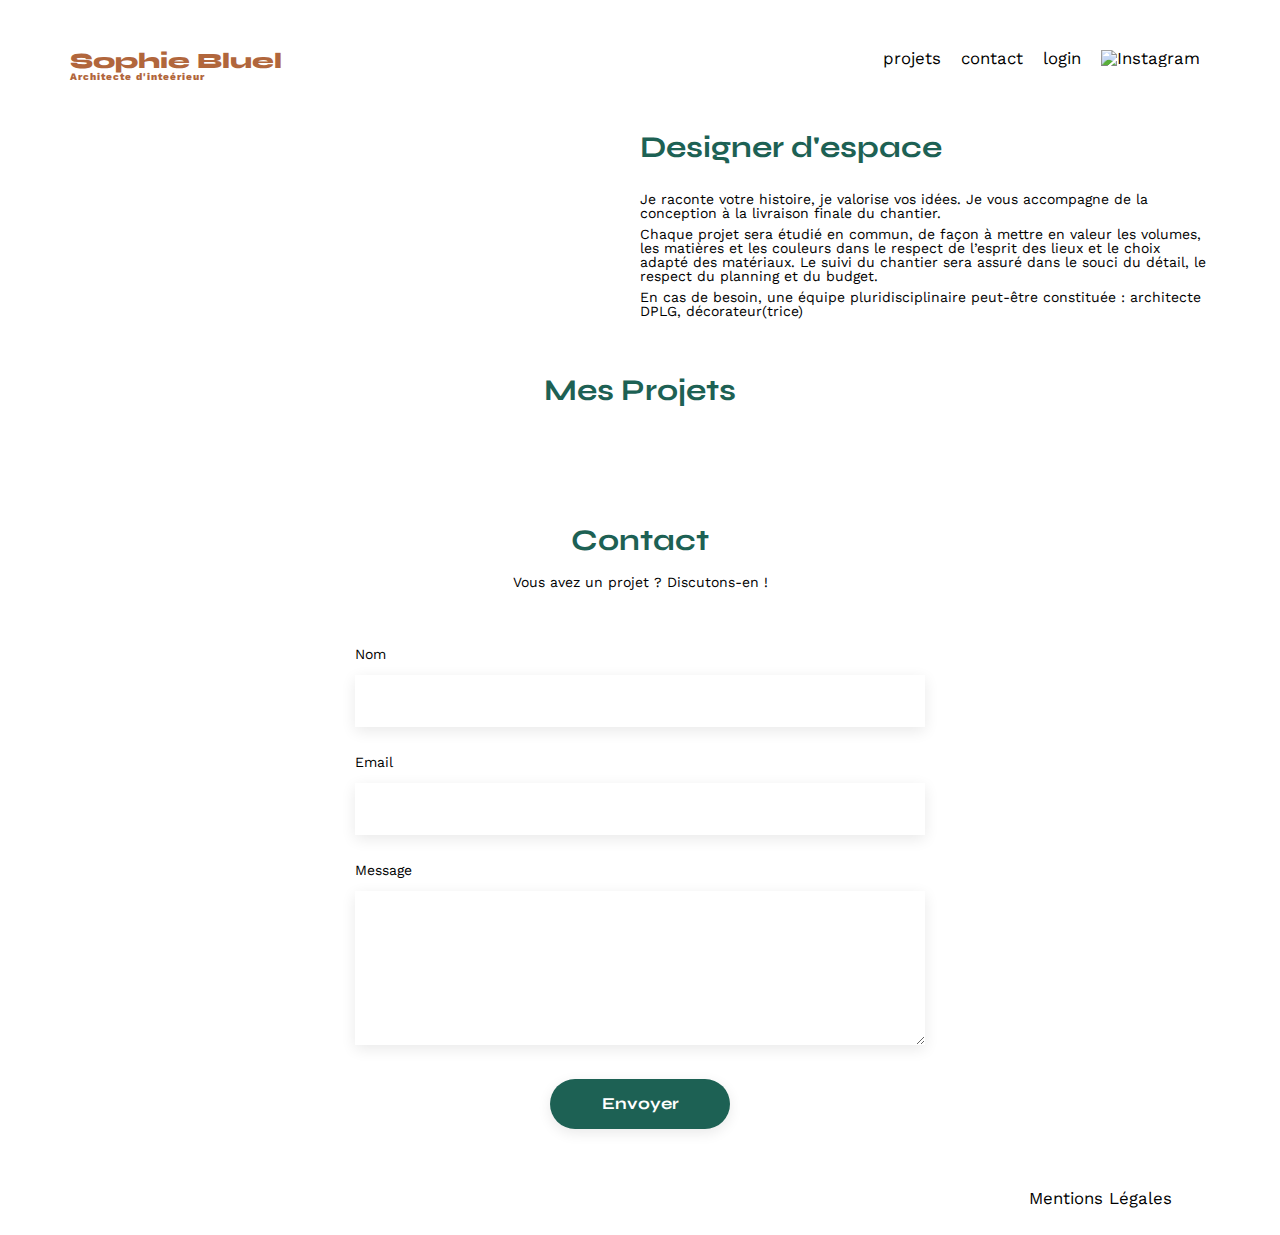
==== FrontEnd/index.html @ 3550fb20 "modif JS" ====
<!DOCTYPE html>
<html lang="fr">
<head>
	<meta charset="UTF-8">
	<title>Sophie Bluel - Architecte d'intérieur</title>
	<meta name="viewport" content="width=device-width, initial-scale=1.0">
	<link rel="preconnect" href="https://fonts.googleapis.com">
	<link rel="preconnect" href="https://fonts.gstatic.com" crossorigin>
	<link href="https://fonts.googleapis.com/css2?family=Syne:wght@700;800&family=Work+Sans&display=swap" rel="stylesheet">
	<meta name="description" content="">
	<link rel="stylesheet" href="./assets/style.css">
	
</head>
<body>
<header>
	<h1>Sophie Bluel <span>Architecte d'inteérieur</span></h1>
	<nav>
		<ul>
			<li>projets</li>
			<li>contact</li>
			<li>login</li>
			<li><img src="./assets/icons/instagram.png" alt="Instagram"></li>
		</ul>
	</nav>
</header>
<main>
	
	<section id="introduction">
		<figure>
			<img src="./assets/images/sophie-bluel.png" alt="">
		</figure>
		<article>
			<h2>Designer d'espace</h2>
			<p>Je raconte votre histoire, je valorise vos idées. Je vous accompagne de la conception à la livraison finale du chantier.</p>
			<p>Chaque projet sera étudié en commun, de façon à mettre en valeur les volumes, les matières et les couleurs dans le respect de l’esprit des lieux et le choix adapté des matériaux. Le suivi du chantier sera assuré dans le souci du détail, le respect du planning et du budget.</p>
			<p>En cas de besoin, une équipe pluridisciplinaire peut-être constituée : architecte DPLG, décorateur(trice)</p>
		</article>
	</section>
	<section id="portfolio">
		<h2>Mes Projets</h2>

		<!-- ajout du filtre -->
		<div class="filtres"></div>
		<div class="gallery"></div>
			
		</section>

	<section id="contact">
		<h2>Contact</h2>
		<p>Vous avez un projet ? Discutons-en !</p>
		<form action="#" method="post">
			<label for="name">Nom</label>
			<input type="text" name="name" id="name">
			<label for="email">Email</label>
			<input type="email" name="email" id="email">
			<label for="message">Message</label>
			<textarea name="message" id="message" cols="30" rows="10"></textarea>
			<input type="submit" value="Envoyer">
		</form>
	</section>
</main>

<footer>
	<nav>
		<ul>
			<li>Mentions Légales</li>
		</ul>
	</nav>
</footer>
<script src="./index.js"></script>
</body>
</html>
---- FrontEnd/assets/style.css ----
/* http://meyerweb.com/eric/tools/css/reset/
   v2.0 | 20110126
   License: none (public domain)
*/

html,
body,
div,
span,
applet,
object,
iframe,
h1,
h2,
h3,
h4,
h5,
h6,
p,
blockquote,
pre,
a,
abbr,
acronym,
address,
big,
cite,
code,
del,
dfn,
em,
img,
ins,
kbd,
q,
s,
samp,
small,
strike,
strong,
sub,
sup,
tt,
var,
b,
u,
i,
center,
dl,
dt,
dd,
ol,
ul,
li,
fieldset,
form,
label,
legend,
table,
caption,
tbody,
tfoot,
thead,
tr,
th,
td,
article,
aside,
canvas,
details,
embed,
figure,
figcaption,
footer,
header,
hgroup,
menu,
nav,
output,
ruby,
section,
summary,
time,
mark,
audio,
video {
  margin: 0;
  padding: 0;
  border: 0;
  font-size: 100%;
  font: inherit;
  vertical-align: baseline;
}
/* HTML5 display-role reset for older browsers */
article,
aside,
details,
figcaption,
figure,
footer,
header,
hgroup,
menu,
nav,
section {
  display: block;
}
body {
  line-height: 1;
}
ol,
ul {
  list-style: none;
}
blockquote,
q {
  quotes: none;
}
blockquote:before,
blockquote:after,
q:before,
q:after {
  content: "";
  content: none;
}
table {
  border-collapse: collapse;
  border-spacing: 0;
}
/** end reset css**/
body {
  max-width: 1140px;
  margin: auto;
  font-family: "Work Sans";
  font-size: 14px;
}
header {
  display: flex;
  justify-content: space-between;
  margin: 50px 0;
}
section {
  margin: 50px 0;
}

h1 {
  display: flex;
  flex-direction: column;
  font-family: "Syne";
  font-size: 22px;
  font-weight: 800;
  color: #b1663c;
}

h1 > span {
  font-family: "Work Sans";
  font-size: 10px;
  letter-spacing: 0.1em;
}

h2 {
  font-family: "Syne";
  font-weight: 700;
  font-size: 30px;
  color: #1d6154;
}
nav ul {
  display: flex;
  align-items: center;
  list-style-type: none;
}
nav li {
  padding: 0 10px;
  font-size: 1.2em;
}

li:hover {
  color: #b1663c;
}
#introduction {
  display: flex;
  align-items: center;
}
#introduction figure {
  flex: 1;
}
#introduction img {
  display: block;
  margin: auto;
  width: 80%;
}

#introduction article {
  flex: 1;
}
#introduction h2 {
  margin-bottom: 1em;
}

#introduction p {
  margin-bottom: 0.5em;
}
#portfolio h2 {
  text-align: center;
  margin-bottom: 1em;
}
.gallery {
  width: 100%;
  display: grid;
  grid-template-columns: 1fr 1fr 1fr;
  grid-column-gap: 20px;
  grid-row-gap: 20px;
}

.gallery img {
  width: 100%;
}
#contact {
  width: 50%;
  margin: auto;
}
#contact > * {
  text-align: center;
}
#contact h2 {
  margin-bottom: 20px;
}
#contact form {
  text-align: left;
  margin-top: 30px;
  display: flex;
  flex-direction: column;
}

#contact input {
  height: 50px;
  font-size: 1.2em;
  border: none;
  box-shadow: 0px 4px 14px rgba(0, 0, 0, 0.09);
}
#contact label {
  margin: 2em 0 1em 0;
}
#contact textarea {
  border: none;
  box-shadow: 0px 4px 14px rgba(0, 0, 0, 0.09);
}

input[type="submit"] {
  font-family: "Syne";
  font-weight: 700;
  color: white;
  background-color: #1d6154;
  margin: 2em auto;
  width: 180px;
  text-align: center;
  border-radius: 60px;
}

footer nav ul {
  display: flex;
  justify-content: flex-end;
  margin: 2em;
}

/* css pour les boutons */
.filtres {
  display: flex;
  justify-content: center;
  gap: 10px;
  margin-bottom: 40px;
}
.filtres button {
  background-color: #fffef8;
  border: 1px solid #1d6154;
  color: #1d6154;
  border-radius: 60px;
  min-width: 100px;
  font-family: Syne;
  font-size: 16px;
  font-weight: 700;
  line-height: 19px;
  letter-spacing: 0em;
  text-align: center;
  padding: 9px;
}

.filtres .btnFilled {
  background-color: #1d6154;
  color: #fff;
}

.gallery {
  width: 100%;
  display: grid;
  grid-template-columns: 1fr 1fr 1fr;
  grid-column-gap: 20px;
  grid-row-gap: 20px;
}

.gallery img {
  width: 100%;
}
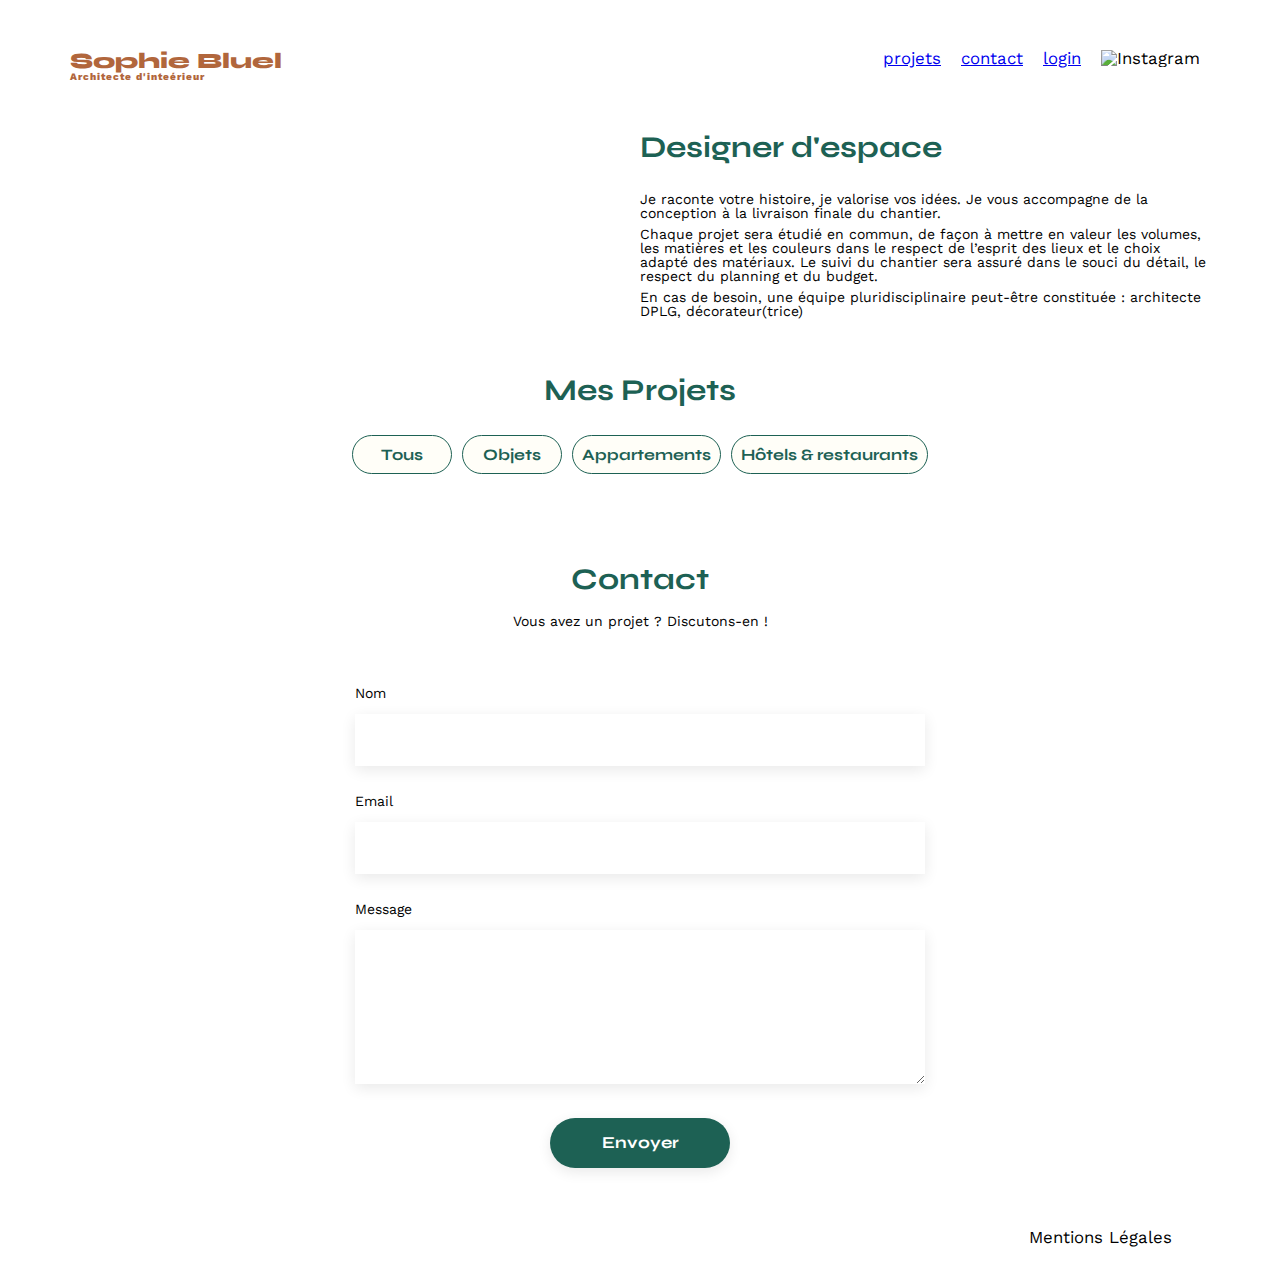
==== commit 8b69fb9b: "Ajout login & JS login" ====
--- a/FrontEnd/index.html
+++ b/FrontEnd/index.html
@@ -16,10 +16,10 @@
 	<h1>Sophie Bluel <span>Architecte d'inteérieur</span></h1>
 	<nav>
 		<ul>
-			<li>projets</li>
-			<li>contact</li>
-			<li>login</li>
-			<li><img src="./assets/icons/instagram.png" alt="Instagram"></li>
+			<li><a href="#portfolio">projets</a> </li>
+			<li><a href="#contact">contact</a> </li>
+			<li><a id="logout" href="login.html">login</a> </li>
+			<li><img src="./assets/icons/instagram.png" alt="Instagram"> </li>
 		</ul>
 	</nav>
 </header>
@@ -67,6 +67,6 @@
 		</ul>
 	</nav>
 </footer>
-<script src="./index.js"></script>
+<script src="./js/index.js"></script>
 </body>
 </html>
--- a/FrontEnd/assets/style.css
+++ b/FrontEnd/assets/style.css
@@ -111,6 +111,7 @@
 ol,
 ul {
   list-style: none;
+  text-decoration: none;
 }
 blockquote,
 q {
@@ -168,14 +169,19 @@
   display: flex;
   align-items: center;
   list-style-type: none;
+  text-decoration: none;
 }
 nav li {
   padding: 0 10px;
   font-size: 1.2em;
+  color: black;
+  text-decoration: none;
 }
 
 li:hover {
   color: #b1663c;
+  color: black;
+  text-decoration: none;
 }
 #introduction {
   display: flex;
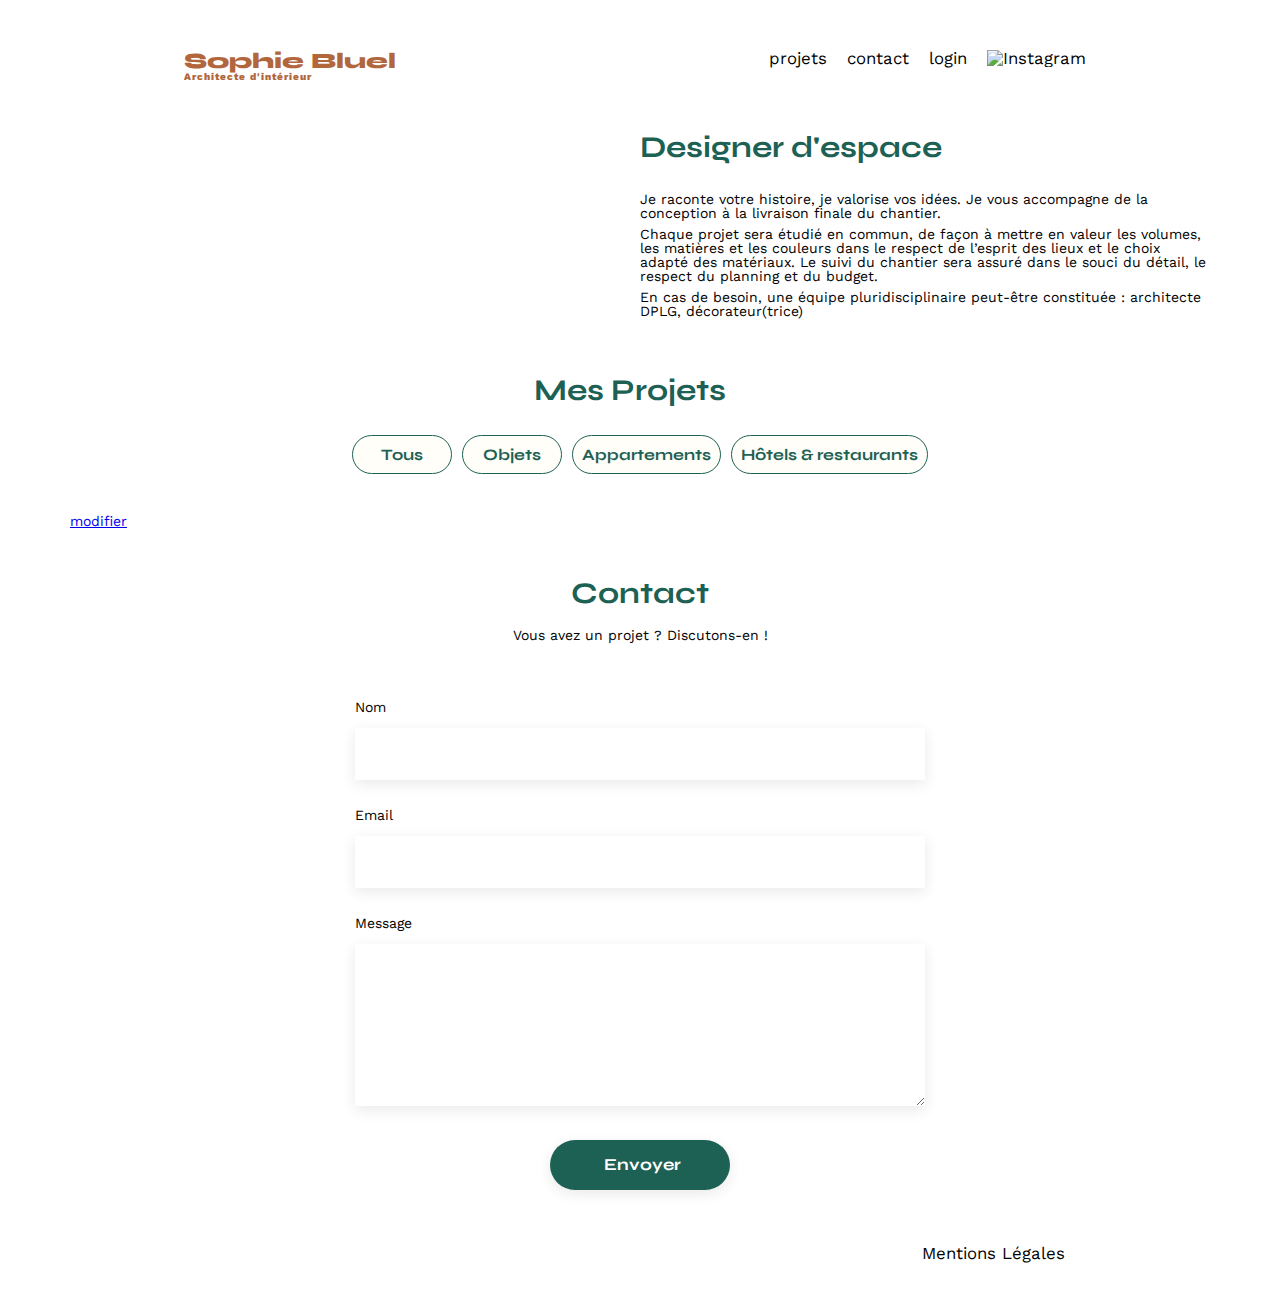
==== commit 83128d2c: "ajout modale" ====
--- a/FrontEnd/index.html
+++ b/FrontEnd/index.html
@@ -12,8 +12,17 @@
 	
 </head>
 <body>
+	<div class="loggedIn banner">
+		<i class="fa-regular fa-pen-to-square"></i>
+	</div>
+	</div>
 <header>
-	<h1>Sophie Bluel <span>Architecte d'inteérieur</span></h1>
+	<section id="editBanner" class="editBanner" style="display: none;">   <p class="editBannerElement"> 
+        <i class="fa fa-light fa-pen-to-square" aria-hidden="true"></i> 
+        Mode Edition</p>
+        <button id="publishChange" class="publishBtn editBannerElement">publier les changements</button>
+    </section>
+	<h1>Sophie Bluel <span>Architecte d'intérieur</span></h1>
 	<nav>
 		<ul>
 			<li><a href="#portfolio">projets</a> </li>
@@ -28,6 +37,7 @@
 	<section id="introduction">
 		<figure>
 			<img src="./assets/images/sophie-bluel.png" alt="">
+			<a class="link-modal-intro"><i class="fa-regular fa-pen-to-square"></i> </a>
 		</figure>
 		<article>
 			<h2>Designer d'espace</h2>
@@ -35,13 +45,20 @@
 			<p>Chaque projet sera étudié en commun, de façon à mettre en valeur les volumes, les matières et les couleurs dans le respect de l’esprit des lieux et le choix adapté des matériaux. Le suivi du chantier sera assuré dans le souci du détail, le respect du planning et du budget.</p>
 			<p>En cas de besoin, une équipe pluridisciplinaire peut-être constituée : architecte DPLG, décorateur(trice)</p>
 		</article>
+		<div id="editProfilePicPrompt" class="editProfilePicPrompt" style="display: none;"><p class="editProfilePicInnerText"><a href="#modale" class="openModale">
+			<i class="fa fa-light fa-pen-to-square" aria-hidden="true"></i> 
+			modifier </a></p>
+			</div>
 	</section>
 	<section id="portfolio">
-		<h2>Mes Projets</h2>
+		<h2>Mes Projets<span class="loggedIn"><a class="link-modal"><i class="fa-regular fa-pen-to-square"></i> modifier</a></span></h2>
 
 		<!-- ajout du filtre -->
 		<div class="filtres"></div>
 		<div class="gallery"></div>
+		<a href="#modale" class="openModale">
+			<i class="fa fa-light fa-pen-to-square" aria-hidden="true"></i> 
+			modifier </a>
 			
 		</section>
 
@@ -58,6 +75,54 @@
 			<input type="submit" value="Envoyer">
 		</form>
 	</section>
+
+	<aside id="modale" class="modale" aria-hidden="true" role="dialog" aria-modal="false" aria-labelledby="modaleTitle" style="display:none">
+        <div class="modale-wrapper modale-stop">
+        <a href="#" class="closeModale"><i class="fa-solid fa-x"></i></a>
+        <div class="modale1">
+            <h3 class="modaleTitle" id="modaleTitle">
+                Galerie Photo
+            </h3>
+            <div class="modaleContentCatalogue" id="modaleContentCatalogue">
+            
+            </div> 
+            <div class="modaleContentAddWorks" id="modaleContentAddworks">
+                
+                <input type="submit" value="Ajouter une photo" id="picAddBtn">
+                <a href="#" id="selfDestructBtn">Supprimer la galerie</a>
+            </div>
+        </div>
+        <div class="modale2" style="display: none;">
+            <a href="#" class="arrowLeft"> <i class="fa fa-light fa-arrow-left" aria-hidden="true"></i></a>
+            <h3 class="modaleTitle" id="modaleTitle">
+                Ajout photo
+            </h3>
+                <div class="divAjoutPhotos" id="divAjoutPhotos">
+                   
+                    <div class="divAddWork">
+                    <div class="addWorkFormDiv">
+                    <form class="addWorkForm" method="post">
+                    <div class="dropzone" id="dropzone">
+                    <i class="fa fa-thin fa-image faAddImgSquare" aria-hidden="true"></i>
+                    <label class="addImgLabel"><p>+ Ajouter Photo </p><p class="addWorkFormMandatoryStar">*</p><input type="file" accept="image/png, image/jpeg" name="image" id="imageInput" required=""> </label>
+                    <p> jpg, png: 4mo max</p>
+                    </div>
+                      
+                        <label class="addWorkLabel"><p>Titre</p> <p class="addWorkFormMandatoryStar">*</p></label>
+                        <input class="addWorkTitle" name="title" required="">
+                        <label class="addWorkLabel"><p>Catégorie</p><p class="addWorkFormMandatoryStar">*</p></label>
+                        <select type="select" class="selectCategory" name="category" required="">
+                          <option value=""></option>
+                        <option class="selectCategoryElement" id="Objets" value="1">Objets</option><option class="selectCategoryElement" id="Appartements" value="2">Appartements</option><option class="selectCategoryElement" id="Hotels &amp; restaurants" value="3">Hotels &amp; restaurants</option></select>
+                        <hr class="hrLineAddWorkForm">
+                        <input type="submit" value="Ajouter Photo" id="confirmAddWork">
+                      </form>
+                    </div>
+                  </div>
+                           
+                </div>
+    </div></div></aside>
+
 </main>
 
 <footer>
--- a/FrontEnd/assets/style.css
+++ b/FrontEnd/assets/style.css
@@ -307,3 +307,590 @@
 .gallery img {
   width: 100%;
 }
+
+/* Pour le banner en mode edition */
+.banner {
+  display: none;
+  justify-content: center;
+  align-items: center;
+  background-color: #000;
+  color: #fff;
+  height: 59px;
+}
+.banner p {
+  padding-left: 12.3px;
+  padding-right: 21px;
+}
+.banner button {
+  background-color: #fff;
+  border: none;
+  color: #000;
+  border-radius: 60px;
+  min-width: 100px;
+  font-family: "work sans";
+  font-size: 14px;
+  font-weight: 500;
+  line-height: 16px;
+  text-align: center;
+  padding: 11px 23px;
+}
+
+header {
+  display: flex;
+  justify-content: space-between;
+  margin: 50px auto;
+  width: 80%;
+}
+nav ul {
+  display: flex;
+  align-items: center;
+  list-style-type: none;
+}
+nav li {
+  padding: 0 10px;
+  font-size: 1.2em;
+}
+nav li a {
+  color: black;
+  text-decoration: none;
+}
+li:hover,
+li a:hover {
+  color: #b1663c;
+}
+#main-login {
+  margin-bottom: 355px;
+}
+#introduction {
+  display: flex;
+  align-items: center;
+}
+#introduction figure {
+  flex: 1;
+}
+#introduction img {
+  display: block;
+  width: 90%;
+  margin-bottom: 15px;
+}
+#introduction article {
+  flex: 1;
+}
+#introduction h2 {
+  margin-bottom: 1em;
+}
+#introduction p {
+  margin-bottom: 0.5em;
+}
+#portfolio {
+  margin: 50px auto;
+  width: 100%;
+}
+#portfolio h2 {
+  text-align: center;
+  margin-bottom: 1em;
+}
+
+#portfolio .loggedIn {
+  display: inline;
+  margin-left: 20px;
+  color: #000;
+  font-family: "Work Sans";
+  font-size: 14px;
+}
+
+#portfolio .link-modal {
+  display: none;
+  cursor: pointer;
+}
+.link-modal-intro {
+  display: none;
+  margin-top: 20px;
+}
+/* css pour les boutons */
+.filter {
+  display: flex;
+  justify-content: center;
+  gap: 10px;
+  margin-bottom: 40px;
+}
+.filter button {
+  background-color: #fffef8;
+  border: 1px solid #1d6154;
+  color: #1d6154;
+  border-radius: 60px;
+  min-width: 100px;
+  font-family: Syne;
+  font-size: 16px;
+  font-weight: 700;
+  line-height: 19px;
+  letter-spacing: 0em;
+  text-align: center;
+  padding: 9px;
+}
+
+.filter .btnFilled {
+  background-color: #1d6154;
+  color: #fff;
+}
+
+.gallery {
+  width: 100%;
+  display: grid;
+  grid-template-columns: 1fr 1fr 1fr;
+  grid-column-gap: 20px;
+  grid-row-gap: 20px;
+}
+
+.gallery img {
+  width: 100%;
+}
+
+#contact {
+  width: 50%;
+  margin: auto;
+}
+#contact > * {
+  text-align: center;
+}
+#contact h2 {
+  margin-bottom: 20px;
+}
+#contact form {
+  text-align: left;
+  margin-top: 30px;
+  display: flex;
+  flex-direction: column;
+}
+
+#contact input {
+  height: 50px;
+  font-size: 1.2em;
+  border: none;
+  box-shadow: 0px 4px 14px rgba(0, 0, 0, 0.09);
+  padding-left: 10px;
+}
+#contact label {
+  margin: 2em 0 1em 0;
+}
+#contact textarea {
+  border: none;
+  box-shadow: 0px 4px 14px rgba(0, 0, 0, 0.09);
+  padding-left: 10px;
+  padding-top: 10px;
+}
+#contact input[type="submit"] {
+  font-family: "Syne";
+  font-weight: 700;
+  color: white;
+  background-color: #1d6154;
+  margin: 2em auto;
+  width: 180px;
+  text-align: center;
+  border-radius: 60px;
+}
+.error {
+  margin-top: 20px;
+  color: #d65353;
+  text-align: center;
+}
+footer {
+  background-color: #fff;
+  height: 60px;
+  display: flex;
+  justify-content: flex-end;
+  align-items: center;
+  margin-right: 107px;
+}
+
+/* Style des éléments d'édition */
+.header {
+  display: inline-flex;
+  flex-wrap: wrap;
+  width: 100%;
+  flex-direction: column;
+}
+
+.editBanner {
+  display: flex;
+
+  width: 100%;
+  flex-wrap: wrap;
+  justify-content: center;
+  background-color: black;
+  margin: 0px;
+  margin-bottom: 15px;
+  height: 60px;
+  font-family: "Work Sans";
+  font-style: normal;
+  font-weight: 400;
+  font-size: 16px;
+  line-height: 19px;
+  color: white;
+}
+
+.publishBtn {
+  border-radius: 60px;
+  background-color: white;
+  height: 40px;
+  width: auto;
+  padding-left: 25px;
+  padding-right: 25px;
+  margin-left: 20px;
+  font-family: "Work Sans";
+  font-style: normal;
+  font-weight: 500;
+  font-size: 14px;
+  line-height: 16px;
+  text-align: center;
+}
+
+.editBannerElement {
+  margin-top: auto;
+  margin-bottom: auto;
+}
+
+.titleAndNav {
+  display: inline-flex;
+  width: 100%;
+  margin-top: 20px;
+  flex-direction: row;
+  justify-content: space-between;
+}
+
+.introduction {
+  display: inline-flex;
+  flex-wrap: wrap;
+  flex-direction: column;
+  align-items: center;
+}
+
+.editProfilePicPrompt {
+  width: 90%;
+  font-family: "Work Sans";
+  font-style: normal;
+  font-weight: 400;
+  font-size: 14px;
+  line-height: 16px;
+}
+
+.worksTitleDiv {
+  display: flex;
+  height: 60px;
+  flex-direction: row;
+  justify-content: center;
+  align-items: center;
+}
+
+.editWorksBtn {
+  margin-left: 5%;
+
+  font-family: "Work Sans";
+  font-style: normal;
+  font-weight: 400;
+  font-size: 14px;
+  line-height: 16px;
+}
+
+.modale {
+  position: fixed;
+  display: flex;
+  align-items: center;
+  justify-content: center;
+  top: 0;
+  left: 0;
+  width: 100%;
+  height: 100%;
+  background: rgba(0, 0, 0, 0.8);
+  animation: fadeIn 0.3s both;
+}
+
+.modale-wrapper {
+  background-color: white;
+  width: 50%;
+  height: 50%;
+  padding: 20px;
+  overflow: auto;
+  animation: slideFromTop 0.3s both;
+}
+
+.loginSection {
+  width: 100%;
+  display: flex;
+  flex-direction: column;
+  align-items: center;
+  justify-content: center;
+}
+
+.loginForm,
+.addWorkForm {
+  display: flex;
+  flex-direction: column;
+  height: auto;
+  justify-content: space-around;
+  width: 40%;
+}
+
+.loginForm p {
+  font-family: "Work Sans";
+  font-style: normal;
+  font-weight: 500;
+  font-size: 14px;
+  line-height: 16px;
+  color: #3d3d3d;
+}
+
+.forgotPwdLink {
+  font-family: "Work Sans";
+  font-style: normal;
+  font-weight: 500;
+  font-size: 14px;
+  line-height: 16px;
+  text-decoration-line: underline;
+
+  color: #3d3d3d;
+}
+
+.userNotFound {
+  color: red;
+  font-family: "Work Sans";
+  font-style: normal;
+  font-weight: 500;
+  font-size: 14px;
+  margin-top: 10px;
+}
+
+.modale-wrapper {
+  border-radius: 10px;
+}
+
+.modale {
+  display: flex;
+  justify-content: center;
+  align-items: center;
+}
+
+.modaleTitle {
+  font-family: "Work Sans";
+  font-style: normal;
+  font-weight: 400;
+  font-size: 26px;
+  line-height: 30px;
+  text-align: center;
+  margin-top: 20px;
+  margin-bottom: 30px;
+}
+
+.closeModale {
+  float: right;
+}
+
+.closeModale:hover {
+  cursor: pointer;
+  border-style: solid;
+}
+
+.modaleContentCatalogue {
+  display: grid;
+  justify-content: flex-start;
+  width: 80%;
+  margin: auto;
+  grid-template-columns: 1fr 1fr 1fr 1fr 1fr;
+  grid-column-gap: 10px;
+  grid-row-gap: 10px;
+}
+
+.workModFigure {
+  width: 100%;
+  margin-right: 1%;
+  height: auto;
+
+  margin-bottom: 10px;
+  position: relative;
+}
+
+.workModImage {
+  width: 100%;
+
+  object-position: center;
+  object-fit: cover;
+  height: 16vh;
+}
+
+.modaleContentAddWorks {
+  display: flex;
+  flex-direction: column;
+  align-items: center;
+  justify-content: center;
+  width: 80%;
+  border-top: 1px solid #b3b3b3;
+  margin: auto;
+}
+
+.modaleContentAddWorks a {
+  color: red;
+}
+
+.trashSymbolImgDiv {
+  position: absolute;
+  top: 5px;
+  right: 5px;
+  border-radius: 2px;
+  background-color: black;
+  color: white;
+  width: auto;
+  height: auto;
+  padding: 7px;
+}
+
+.trashSymbolImgDiv a {
+  margin: auto;
+}
+
+.expandSymbolDiv {
+  position: absolute;
+  top: 5px;
+  right: 35px;
+  border-radius: 2px;
+  background-color: black;
+  color: white;
+  width: auto;
+  height: auto;
+  padding: 7px;
+}
+
+.expandSymbolDiv a {
+  margin: auto;
+}
+
+.modale2 {
+  display: flex;
+  position: relative;
+  flex-direction: column;
+}
+
+.arrowLeft {
+  float: left;
+}
+
+.divAjoutPhotos {
+  margin: auto;
+  align-items: center;
+  justify-content: center;
+  width: 80%;
+  margin: auto;
+}
+
+.addWorkForm {
+  width: 100%;
+}
+
+.validerAjoutPhotos {
+  height: auto;
+  display: flex;
+  padding-top: 140px;
+  font-size: 1.2em;
+  border-top: 1px solid #b3b3b3;
+  box-shadow: 0px 4px 14px rgba(0, 0, 0, 0.09);
+}
+
+.hrLineAddWorkForm {
+  width: 100%;
+  margin-top: 20px;
+  background-color: #b3b3b3;
+  border: 1px solid #b3b3b3;
+}
+
+.dropzone {
+  width: 100%;
+  display: flex;
+  flex-direction: column;
+  justify-content: center;
+  align-items: center;
+  height: 180px;
+  background-color: #e8f1f7;
+}
+
+.dropzone.dragover {
+  background-color: purple;
+}
+
+.dragging {
+  opacity: 0.5;
+}
+
+#imageInput {
+  display: none;
+}
+
+.addImgLabel:hover {
+  cursor: pointer;
+}
+
+.faAddImgSquare {
+  color: #b9c5cc;
+  font-size: 4em;
+}
+
+.addImgLabel {
+  display: flex;
+  width: 50%;
+  background-color: #cbd6dc;
+  border-radius: 50px;
+  height: 40px;
+  font-family: "Work Sans";
+  font-style: normal;
+  font-weight: 500;
+  font-size: 14px;
+  line-height: 16px;
+  text-align: center;
+  justify-content: center;
+  align-items: center;
+  color: #306685;
+}
+
+.imgDivLabel {
+  margin: 0px;
+  all: unset;
+  height: 90%;
+  width: 100%;
+  display: flex;
+  align-items: center;
+  justify-content: center;
+}
+
+.imgDivLabel:hover {
+  cursor: pointer;
+}
+
+.newImgDisplay {
+  height: 100%;
+  object-fit: cover;
+}
+
+.addWorkFormMandatoryStar {
+  color: red;
+}
+.addWorkLabel {
+  display: flex;
+}
+/* animations  */
+@keyframes fadeIn {
+  from {
+    opacity: 0;
+  }
+
+  to {
+    opacity: 1;
+  }
+}
+
+@keyframes slideFromTop {
+  from {
+    transform: translateY(-50px);
+  }
+
+  to {
+    transform: translateY(0px);
+  }
+}
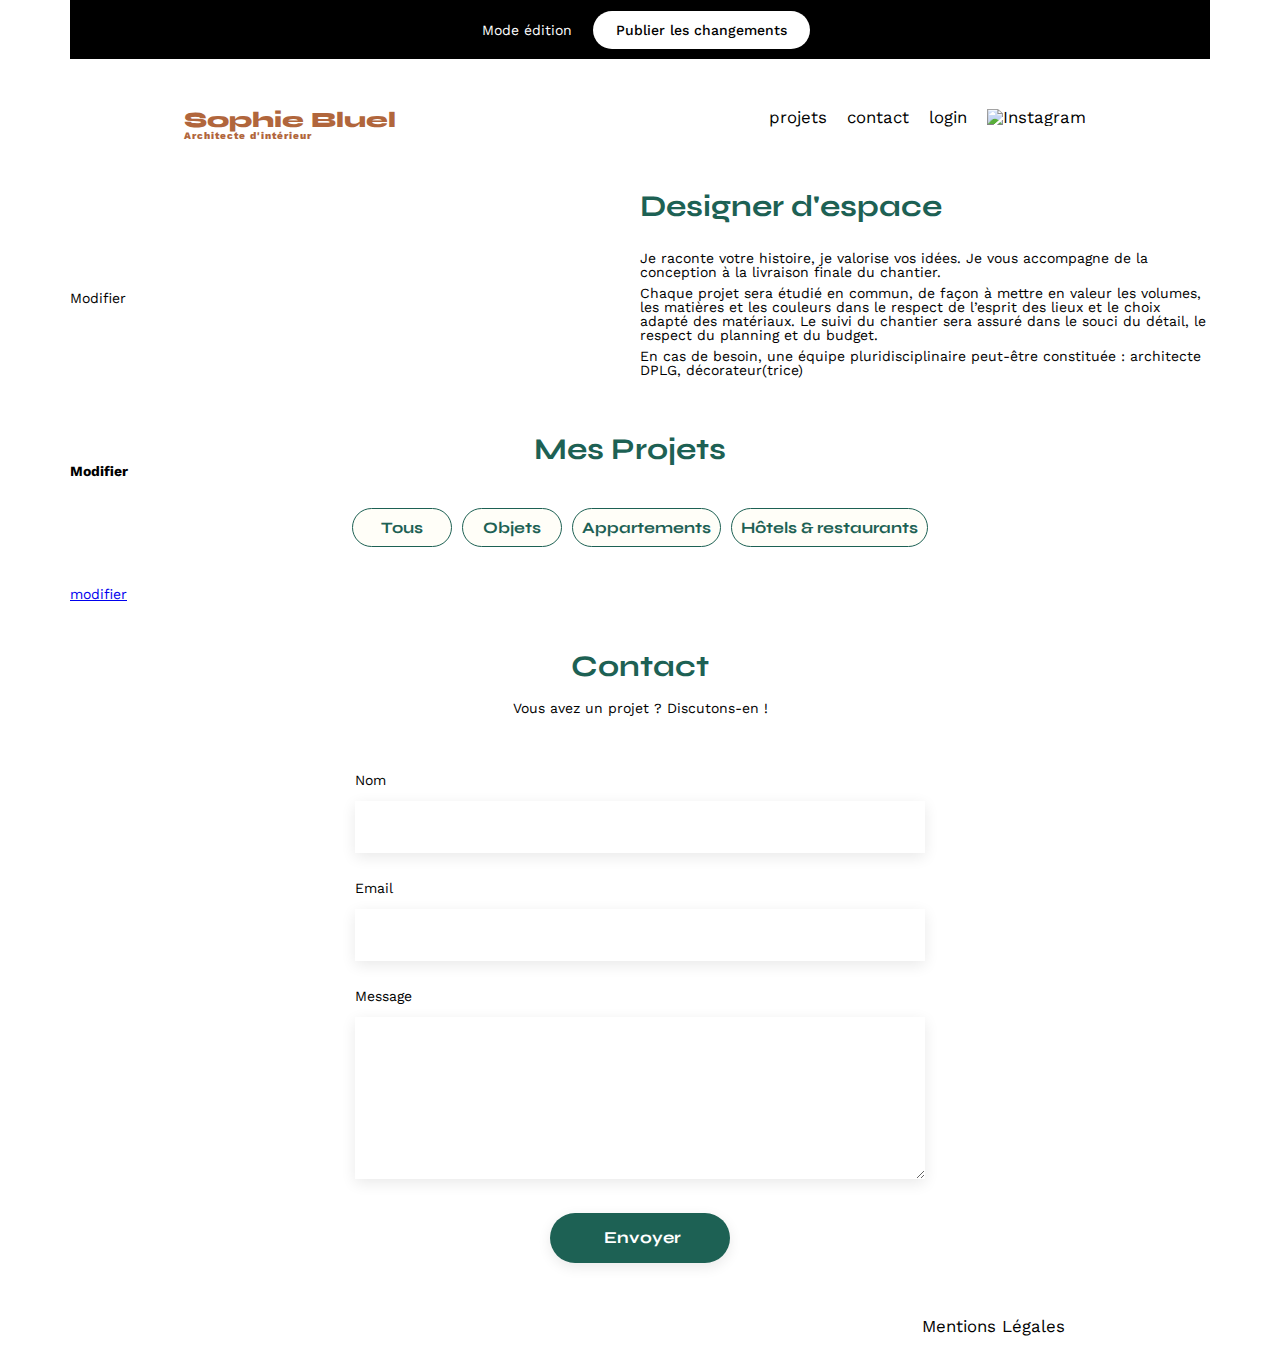
==== commit 043be6c4: "correction" ====
--- a/FrontEnd/index.html
+++ b/FrontEnd/index.html
@@ -7,6 +7,7 @@
 	<link rel="preconnect" href="https://fonts.googleapis.com">
 	<link rel="preconnect" href="https://fonts.gstatic.com" crossorigin>
 	<link href="https://fonts.googleapis.com/css2?family=Syne:wght@700;800&family=Work+Sans&display=swap" rel="stylesheet">
+	<link rel=“stylesheet” href=“https://cdnjs.cloudflare.com/ajax/libs/font-awesome/6.4.0/css/all.min.css” integrity=“sha512-iecdLmaskl7CVkqkXNQ/ZH/XLlvWZOJyj7Yy7tcenmpD1ypASozpmT/E0iPtmFIB46ZmdtAc9eNBvH0H/ZpiBw==” crossorigin=“anonymous” referrerpolicy=“no-referrer”>
 	<meta name="description" content="">
 	<link rel="stylesheet" href="./assets/style.css">
 	
@@ -14,14 +15,10 @@
 <body>
 	<div class="loggedIn banner">
 		<i class="fa-regular fa-pen-to-square"></i>
-	</div>
+		<p>Mode édition</p>
+		<button>Publier les changements</button>
 	</div>
 <header>
-	<section id="editBanner" class="editBanner" style="display: none;">   <p class="editBannerElement"> 
-        <i class="fa fa-light fa-pen-to-square" aria-hidden="true"></i> 
-        Mode Edition</p>
-        <button id="publishChange" class="publishBtn editBannerElement">publier les changements</button>
-    </section>
 	<h1>Sophie Bluel <span>Architecte d'intérieur</span></h1>
 	<nav>
 		<ul>
@@ -37,7 +34,7 @@
 	<section id="introduction">
 		<figure>
 			<img src="./assets/images/sophie-bluel.png" alt="">
-			<a class="link-modal-intro"><i class="fa-regular fa-pen-to-square"></i> </a>
+			<a class="link-modal-intro"><i class="fa-regular fa-pen-to-square"></i>Modifier </a>
 		</figure>
 		<article>
 			<h2>Designer d'espace</h2>
@@ -51,7 +48,7 @@
 			</div>
 	</section>
 	<section id="portfolio">
-		<h2>Mes Projets<span class="loggedIn"><a class="link-modal"><i class="fa-regular fa-pen-to-square"></i> modifier</a></span></h2>
+		<h2>Mes Projets<span class="loggedIn"><a class="link-modal"><i class="fa-regular fa-pen-to-square"></i> Modifier</a></span></h2>
 
 		<!-- ajout du filtre -->
 		<div class="filtres"></div>
@@ -78,7 +75,6 @@
 
 	<aside id="modale" class="modale" aria-hidden="true" role="dialog" aria-modal="false" aria-labelledby="modaleTitle" style="display:none">
         <div class="modale-wrapper modale-stop">
-        <a href="#" class="closeModale"><i class="fa-solid fa-x"></i></a>
         <div class="modale1">
             <h3 class="modaleTitle" id="modaleTitle">
                 Galerie Photo
--- a/FrontEnd/assets/style.css
+++ b/FrontEnd/assets/style.css
@@ -310,7 +310,7 @@
 
 /* Pour le banner en mode edition */
 .banner {
-  display: none;
+  display: flex;
   justify-content: center;
   align-items: center;
   background-color: #000;
@@ -400,11 +400,11 @@
 }
 
 #portfolio .link-modal {
-  display: none;
+  display: flex;
   cursor: pointer;
 }
 .link-modal-intro {
-  display: none;
+  display: flex;
   margin-top: 20px;
 }
 /* css pour les boutons */
@@ -820,7 +820,7 @@
 }
 
 #imageInput {
-  display: none;
+  display: flex;
 }
 
 .addImgLabel:hover {
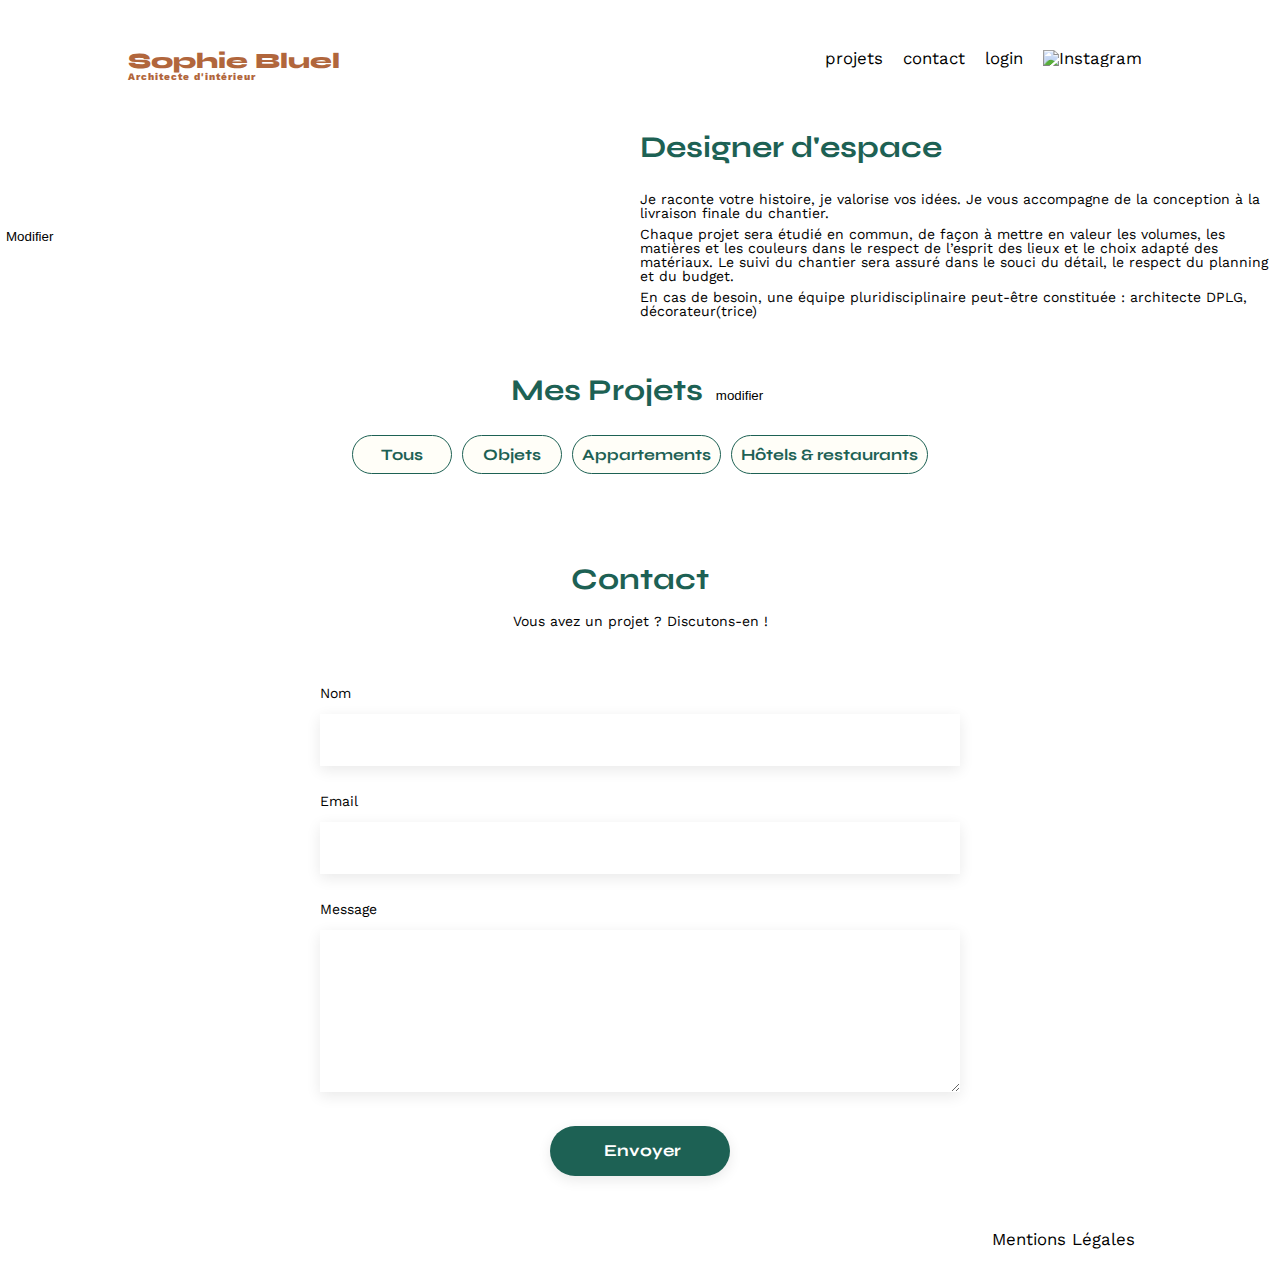
==== commit 23bfc866: "correction" ====
--- a/FrontEnd/index.html
+++ b/FrontEnd/index.html
@@ -7,13 +7,13 @@
 	<link rel="preconnect" href="https://fonts.googleapis.com">
 	<link rel="preconnect" href="https://fonts.gstatic.com" crossorigin>
 	<link href="https://fonts.googleapis.com/css2?family=Syne:wght@700;800&family=Work+Sans&display=swap" rel="stylesheet">
-	<link rel=“stylesheet” href=“https://cdnjs.cloudflare.com/ajax/libs/font-awesome/6.4.0/css/all.min.css” integrity=“sha512-iecdLmaskl7CVkqkXNQ/ZH/XLlvWZOJyj7Yy7tcenmpD1ypASozpmT/E0iPtmFIB46ZmdtAc9eNBvH0H/ZpiBw==” crossorigin=“anonymous” referrerpolicy=“no-referrer”>
+	<link rel="stylesheet" href="https://cdnjs.cloudflare.com/ajax/libs/font-awesome/6.4.0/css/all.min.css" integrity="sha512-iecdLmaskl7CVkqkXNQ/ZH/XLlvWZOJyj7Yy7tcenmpD1ypASozpmT/E0iPtmFIB46ZmdtAc9eNBvH0H/ZpiBw==" crossorigin="anonymous" referrerpolicy="no-referrer">
 	<meta name="description" content="">
 	<link rel="stylesheet" href="./assets/style.css">
 	
 </head>
 <body>
-	<div class="loggedIn banner">
+	<div class="loggedIn banner" id="loggedin-banner">
 		<i class="fa-regular fa-pen-to-square"></i>
 		<p>Mode édition</p>
 		<button>Publier les changements</button>
@@ -34,7 +34,7 @@
 	<section id="introduction">
 		<figure>
 			<img src="./assets/images/sophie-bluel.png" alt="">
-			<a class="link-modal-intro"><i class="fa-regular fa-pen-to-square"></i>Modifier </a>
+			<span class="loggedIn loggedin-modif"><button class="changeButton"><i class="fa-regular fa-pen-to-square"></i> Modifier</button> </span>
 		</figure>
 		<article>
 			<h2>Designer d'espace</h2>
@@ -42,22 +42,19 @@
 			<p>Chaque projet sera étudié en commun, de façon à mettre en valeur les volumes, les matières et les couleurs dans le respect de l’esprit des lieux et le choix adapté des matériaux. Le suivi du chantier sera assuré dans le souci du détail, le respect du planning et du budget.</p>
 			<p>En cas de besoin, une équipe pluridisciplinaire peut-être constituée : architecte DPLG, décorateur(trice)</p>
 		</article>
-		<div id="editProfilePicPrompt" class="editProfilePicPrompt" style="display: none;"><p class="editProfilePicInnerText"><a href="#modale" class="openModale">
-			<i class="fa fa-light fa-pen-to-square" aria-hidden="true"></i> 
-			modifier </a></p>
+		
 			</div>
 	</section>
 	<section id="portfolio">
-		<h2>Mes Projets<span class="loggedIn"><a class="link-modal"><i class="fa-regular fa-pen-to-square"></i> Modifier</a></span></h2>
+		<div class="Project">
+			<h2>Mes Projets
+			<button id="open-gallery-modal-button" class="changeButton loggedin-modif"><i class="fa-regular fa-pen-to-square"></i>modifier</button></h2>
+		</div>
 
 		<!-- ajout du filtre -->
 		<div class="filtres"></div>
 		<div class="gallery"></div>
-		<a href="#modale" class="openModale">
-			<i class="fa fa-light fa-pen-to-square" aria-hidden="true"></i> 
-			modifier </a>
-			
-		</section>
+	</section>
 
 	<section id="contact">
 		<h2>Contact</h2>
@@ -73,14 +70,14 @@
 		</form>
 	</section>
 
-	<aside id="modale" class="modale" aria-hidden="true" role="dialog" aria-modal="false" aria-labelledby="modaleTitle" style="display:none">
-        <div class="modale-wrapper modale-stop">
+	<div id="modal-gallery" class="modal" aria-hidden="true" role="dialog" aria-modal="true" aria-labelledby="modaleTitle" style="display:none">
+        <div class="modal-wrapper modal-stop">
         <div class="modale1">
             <h3 class="modaleTitle" id="modaleTitle">
                 Galerie Photo
             </h3>
+			<div id="close-gallery-modal-button"><i class="fa-solid fa-xmark"></i></div>
             <div class="modaleContentCatalogue" id="modaleContentCatalogue">
-            
             </div> 
             <div class="modaleContentAddWorks" id="modaleContentAddworks">
                 
@@ -117,7 +114,7 @@
                   </div>
                            
                 </div>
-    </div></div></aside>
+    </div></div></div>
 
 </main>
 
--- a/FrontEnd/assets/style.css
+++ b/FrontEnd/assets/style.css
@@ -130,7 +130,7 @@
 }
 /** end reset css**/
 body {
-  max-width: 1140px;
+  /* max-width: 1140px; */
   margin: auto;
   font-family: "Work Sans";
   font-size: 14px;
@@ -400,11 +400,10 @@
 }
 
 #portfolio .link-modal {
-  display: flex;
+  display: inline;
   cursor: pointer;
 }
 .link-modal-intro {
-  display: flex;
   margin-top: 20px;
 }
 /* css pour les boutons */
@@ -592,7 +591,7 @@
   line-height: 16px;
 }
 
-.modale {
+.modal {
   position: fixed;
   display: flex;
   align-items: center;
@@ -605,7 +604,7 @@
   animation: fadeIn 0.3s both;
 }
 
-.modale-wrapper {
+.modal-wrapper {
   background-color: white;
   width: 50%;
   height: 50%;
@@ -660,11 +659,11 @@
   margin-top: 10px;
 }
 
-.modale-wrapper {
+.modal-wrapper {
   border-radius: 10px;
 }
 
-.modale {
+.modal {
   display: flex;
   justify-content: center;
   align-items: center;
@@ -785,6 +784,16 @@
   width: 100%;
 }
 
+.changeButton {
+  border-style: none;
+  background-color: #fff;
+}
+
+.Project {
+  display: inline;
+  text-align: center;
+}
+
 .validerAjoutPhotos {
   height: auto;
   display: flex;
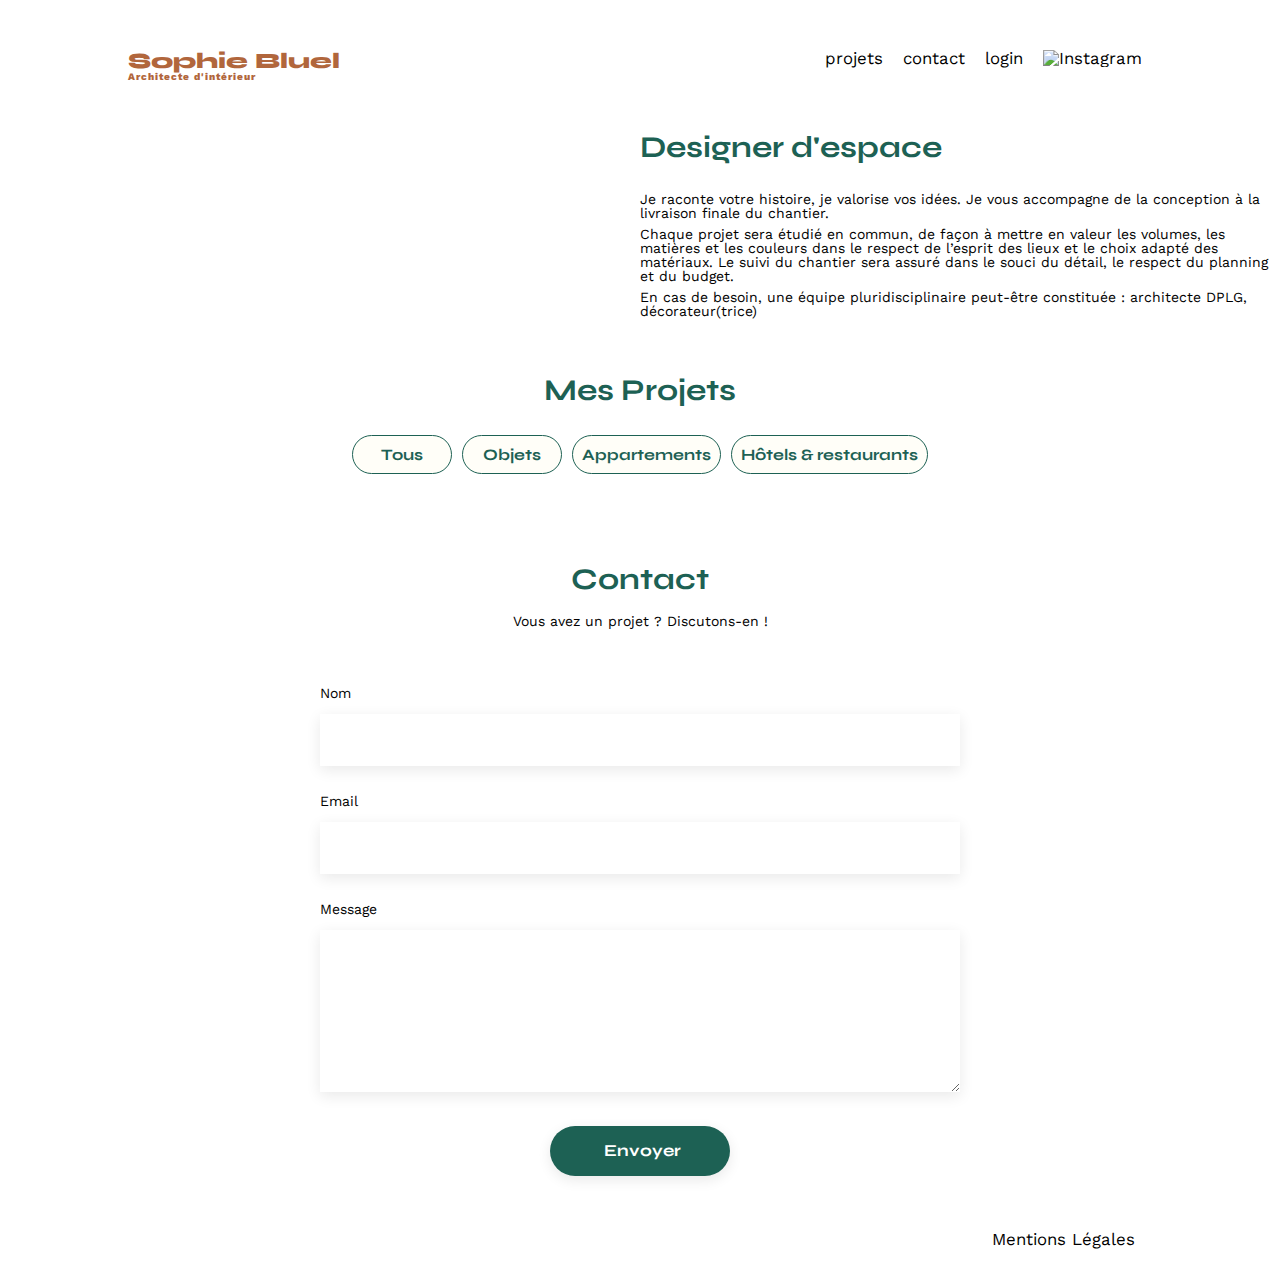
==== commit ee2447f0: "css a refaire" ====
--- a/FrontEnd/index.html
+++ b/FrontEnd/index.html
@@ -33,8 +33,8 @@
 	
 	<section id="introduction">
 		<figure>
-			<img src="./assets/images/sophie-bluel.png" alt="">
-			<span class="loggedIn loggedin-modif"><button class="changeButton"><i class="fa-regular fa-pen-to-square"></i> Modifier</button> </span>
+		 <img src="./assets/images/sophie-bluel.png" alt="">
+			<span class="loggedIn loggedin-modif-intro"><button class="changeButton"><i class="fa-regular fa-pen-to-square"></i> Modifier</button> </span>
 		</figure>
 		<article>
 			<h2>Designer d'espace</h2>
@@ -48,7 +48,7 @@
 	<section id="portfolio">
 		<div class="Project">
 			<h2>Mes Projets
-			<button id="open-gallery-modal-button" class="changeButton loggedin-modif"><i class="fa-regular fa-pen-to-square"></i>modifier</button></h2>
+			<button id="open-gallery-modal-button" class="first-button changeButton loggedin-modif"><i class="fa-regular fa-pen-to-square"></i>modifier</button></h2>
 		</div>
 
 		<!-- ajout du filtre -->
@@ -70,51 +70,59 @@
 		</form>
 	</section>
 
-	<div id="modal-gallery" class="modal" aria-hidden="true" role="dialog" aria-modal="true" aria-labelledby="modaleTitle" style="display:none">
-        <div class="modal-wrapper modal-stop">
-        <div class="modale1">
-            <h3 class="modaleTitle" id="modaleTitle">
-                Galerie Photo
-            </h3>
-			<div id="close-gallery-modal-button"><i class="fa-solid fa-xmark"></i></div>
-            <div class="modaleContentCatalogue" id="modaleContentCatalogue">
-            </div> 
-            <div class="modaleContentAddWorks" id="modaleContentAddworks">
-                
-                <input type="submit" value="Ajouter une photo" id="picAddBtn">
-                <a href="#" id="selfDestructBtn">Supprimer la galerie</a>
-            </div>
-        </div>
-        <div class="modale2" style="display: none;">
-            <a href="#" class="arrowLeft"> <i class="fa fa-light fa-arrow-left" aria-hidden="true"></i></a>
-            <h3 class="modaleTitle" id="modaleTitle">
-                Ajout photo
-            </h3>
-                <div class="divAjoutPhotos" id="divAjoutPhotos">
-                   
-                    <div class="divAddWork">
-                    <div class="addWorkFormDiv">
-                    <form class="addWorkForm" method="post">
-                    <div class="dropzone" id="dropzone">
-                    <i class="fa fa-thin fa-image faAddImgSquare" aria-hidden="true"></i>
-                    <label class="addImgLabel"><p>+ Ajouter Photo </p><p class="addWorkFormMandatoryStar">*</p><input type="file" accept="image/png, image/jpeg" name="image" id="imageInput" required=""> </label>
-                    <p> jpg, png: 4mo max</p>
-                    </div>
-                      
-                        <label class="addWorkLabel"><p>Titre</p> <p class="addWorkFormMandatoryStar">*</p></label>
-                        <input class="addWorkTitle" name="title" required="">
-                        <label class="addWorkLabel"><p>Catégorie</p><p class="addWorkFormMandatoryStar">*</p></label>
-                        <select type="select" class="selectCategory" name="category" required="">
-                          <option value=""></option>
-                        <option class="selectCategoryElement" id="Objets" value="1">Objets</option><option class="selectCategoryElement" id="Appartements" value="2">Appartements</option><option class="selectCategoryElement" id="Hotels &amp; restaurants" value="3">Hotels &amp; restaurants</option></select>
-                        <hr class="hrLineAddWorkForm">
-                        <input type="submit" value="Ajouter Photo" id="confirmAddWork">
-                      </form>
-                    </div>
-                  </div>
-                           
-                </div>
-    </div></div></div>
+	<div class="modal" id="modal-gallery">
+		<div class="modal-container">
+			<button class="close-gallery-modal-button"><i class="fa-solid fa-xmark"></i></button>
+			<h3>Galerie photo</h3>
+			<div class="galleryModal"></div>
+			<button class="btn-ajouter">Ajouter une photo</button><br>
+			<button class="btn-supprimer">Supprimer la galerie</button>
+		</div>
+	</div>
+
+	<div class="modal modal-two">
+		<div class="modal-container">
+			<button class="modal-return-btn" ><i class="fa-solid fa-arrow-left-long"></i></button>
+			<button class="close-gallery-modal-button"><i class="fa-solid fa-xmark"></i></button>
+			<h3>Ajout photo</h3>
+			<form id="form-new-works">
+				<div class="image-container">
+					<img id="example-img" src="./assets/icons/picture-svg.svg" alt="empty picture">
+					<img id="file-img" class="hidden" src="#" alt="your image">
+		
+					<div id="input-image-container">
+						<label class="file-label" for="img-input">+ Ajouter photo
+						<input type="file"
+							   id="img-input"
+							   name="file"
+							   accept="image/png, image/jpeg">
+						</label>
+					</div>
+					<span id="image-restriction">jpg, png : 4mo max</span>
+				</div>
+		
+				<div class="title">
+					<label for="title-input">Titre</label>
+					<input type="text" 
+						   name="title" 
+						   id="title-input">
+				</div>
+		
+				<div class="category">
+					<label for="category">Catégorie</label>
+					<select name="category" id="category">
+						<option value="0" disabled selected hidden>Choisir Catégorie</option>
+						<option value="1">Objets</option>
+						<option value="2">Appartements</option>
+						<option value="3">Hotels & restaurants</option>
+					</select>
+					<span id="error-msg" class="error"></span>
+				</div>
+				<input class="btn-valider" type="submit" value="Valider">
+				</form>
+			
+		</div>
+	</div>
 
 </main>
 
--- a/FrontEnd/assets/style.css
+++ b/FrontEnd/assets/style.css
@@ -591,315 +591,225 @@
   line-height: 16px;
 }
 
+/* Je stylise mon modale */
 .modal {
+  display: none;
   position: fixed;
-  display: flex;
   align-items: center;
   justify-content: center;
   top: 0;
   left: 0;
   width: 100%;
   height: 100%;
-  background: rgba(0, 0, 0, 0.8);
+  background: rgba(0, 0, 0, 0.3);
   animation: fadeIn 0.3s both;
 }
 
-.modal-wrapper {
-  background-color: white;
-  width: 50%;
-  height: 50%;
-  padding: 20px;
+.modal-container {
+  background-color: #fff;
+  width: 630px;
+  max-width: calc(100vw - 20px);
+  max-height: calc(100vh - 50px);
+  border-radius: 10px;
+  display: flex;
+  flex-direction: column;
+  align-items: center;
+}
+
+.modal-close-btn,
+.modal-two-close-btn,
+.modal-return-btn {
+  position: relative;
+  left: 260px;
+  top: 20px;
+  background-color: #fff;
+  border: none;
+}
+
+.modal-return-btn {
+  left: -260px;
+  top: 35px;
+}
+.modal-container h3 {
+  padding: 20px 0 30px 0;
+}
+.galleryModal {
+  display: flex;
+  flex-wrap: wrap;
   overflow: auto;
-  animation: slideFromTop 0.3s both;
-}
-
-.loginSection {
-  width: 100%;
+  gap: 10px;
+  width: 455px;
+  border-bottom: 1px solid #a7a7a7;
+  margin-bottom: 20px;
+  padding-bottom: 40px;
+}
+.gallery-modal-work {
   display: flex;
   flex-direction: column;
-  align-items: center;
-  justify-content: center;
-}
-
-.loginForm,
-.addWorkForm {
+  flex-wrap: wrap;
+  position: relative;
+}
+.gallery-modal-work img {
+  display: block;
+  width: 80px;
+  height: 103px;
+  margin-bottom: 5px;
+}
+.gallery-modal-work i {
+  position: absolute;
+  right: 5px;
+  top: 5px;
+  background-color: #000;
+  color: #e8f1f7;
+  padding: 3px;
+  border-radius: 2px;
+}
+hr {
+  width: 445px;
+  height: 1px;
+  background-color: #b3b3b3;
+  border: none;
+  margin-bottom: 40px;
+}
+.btn-ajouter,
+.btn-supprimer,
+.btn-valider {
+  background-color: #1d6154;
+  color: #fff;
+  border: none;
+  border-radius: 60px;
+  font-family: Syne;
+  font-size: 16px;
+  font-weight: 700;
+  text-align: center;
+  width: 237px;
+  height: 36px;
+}
+
+.btn-supprimer {
+  color: #d65353;
+  background-color: #fff;
+  border: none;
+  margin-bottom: 30px;
+}
+
+@keyframes fadeIn {
+  from {
+    opacity: 0;
+  }
+  to {
+    opacity: 1;
+  }
+}
+@keyframes fadeOut {
+  from {
+    opacity: 1;
+  }
+  to {
+    opacity: 0;
+  }
+}
+
+/* ------------------------------------------------------------- */
+.changeButton {
+  border-style: none;
+  background-color: #fff;
+}
+
+#form-new-works {
+  width: 75%;
+}
+
+.image-container {
   display: flex;
   flex-direction: column;
-  height: auto;
-  justify-content: space-around;
-  width: 40%;
-}
-
-.loginForm p {
-  font-family: "Work Sans";
-  font-style: normal;
+  align-items: center;
+  background: #e8f1f7;
+  border-radius: 3px;
+  width: auto;
+}
+
+.image-container img {
+  width: 58px;
+  margin: 20px;
+  color: #b9c5cc;
+  align-self: center;
+}
+
+input[type="file"] {
+  display: none;
+}
+
+#file-img {
+  display: none;
+  margin: 0;
+  height: 169px;
+  width: 129px;
+}
+
+#image-restriction {
+  font-size: 10px;
+  text-align: center;
+  margin: 10px 0 20px 0;
+  color: #444444;
+  padding-top: 10px;
+}
+
+.title,
+.category {
+  display: flex;
+  flex-direction: column;
+  margin-top: 15px;
+}
+
+.title label,
+.category label {
   font-weight: 500;
   font-size: 14px;
   line-height: 16px;
   color: #3d3d3d;
-}
-
-.forgotPwdLink {
-  font-family: "Work Sans";
-  font-style: normal;
-  font-weight: 500;
+  margin-bottom: 10px;
+}
+
+.title input,
+.category input {
   font-size: 14px;
-  line-height: 16px;
-  text-decoration-line: underline;
-
-  color: #3d3d3d;
-}
-
-.userNotFound {
-  color: red;
-  font-family: "Work Sans";
-  font-style: normal;
-  font-weight: 500;
+  color: #444444;
+}
+
+.category {
+  padding-bottom: 40px;
+  border-bottom: 1px solid #a7a7a7;
+}
+
+.category select {
   font-size: 14px;
-  margin-top: 10px;
-}
-
-.modal-wrapper {
-  border-radius: 10px;
-}
-
-.modal {
-  display: flex;
-  justify-content: center;
-  align-items: center;
-}
-
-.modaleTitle {
-  font-family: "Work Sans";
-  font-style: normal;
-  font-weight: 400;
-  font-size: 26px;
-  line-height: 30px;
-  text-align: center;
-  margin-top: 20px;
-  margin-bottom: 30px;
-}
-
-.closeModale {
-  float: right;
-}
-
-.closeModale:hover {
+  color: #444444;
+}
+
+#category,
+#title-input {
+  background: #ffffff;
+  border: none;
+  padding: 20px 10px;
+  box-shadow: 0px 4px 14px rgba(0, 0, 0, 0.09);
+}
+
+input[type="submit"] {
+  display: block;
+  margin: 25px auto 45px auto;
+  background-color: #a7a7a7;
+}
+
+.file-label {
+  background: #cbd6dc;
+  color: #306685;
+  text-align: center;
+  border-radius: 50px;
   cursor: pointer;
-  border-style: solid;
-}
-
-.modaleContentCatalogue {
-  display: grid;
-  justify-content: flex-start;
-  width: 80%;
-  margin: auto;
-  grid-template-columns: 1fr 1fr 1fr 1fr 1fr;
-  grid-column-gap: 10px;
-  grid-row-gap: 10px;
-}
-
-.workModFigure {
-  width: 100%;
-  margin-right: 1%;
-  height: auto;
-
-  margin-bottom: 10px;
-  position: relative;
-}
-
-.workModImage {
-  width: 100%;
-
-  object-position: center;
-  object-fit: cover;
-  height: 16vh;
-}
-
-.modaleContentAddWorks {
-  display: flex;
-  flex-direction: column;
-  align-items: center;
-  justify-content: center;
-  width: 80%;
-  border-top: 1px solid #b3b3b3;
-  margin: auto;
-}
-
-.modaleContentAddWorks a {
-  color: red;
-}
-
-.trashSymbolImgDiv {
-  position: absolute;
-  top: 5px;
-  right: 5px;
-  border-radius: 2px;
-  background-color: black;
-  color: white;
-  width: auto;
-  height: auto;
-  padding: 7px;
-}
-
-.trashSymbolImgDiv a {
-  margin: auto;
-}
-
-.expandSymbolDiv {
-  position: absolute;
-  top: 5px;
-  right: 35px;
-  border-radius: 2px;
-  background-color: black;
-  color: white;
-  width: auto;
-  height: auto;
-  padding: 7px;
-}
-
-.expandSymbolDiv a {
-  margin: auto;
-}
-
-.modale2 {
-  display: flex;
-  position: relative;
-  flex-direction: column;
-}
-
-.arrowLeft {
-  float: left;
-}
-
-.divAjoutPhotos {
-  margin: auto;
-  align-items: center;
-  justify-content: center;
-  width: 80%;
-  margin: auto;
-}
-
-.addWorkForm {
-  width: 100%;
-}
-
-.changeButton {
-  border-style: none;
-  background-color: #fff;
-}
-
-.Project {
-  display: inline;
-  text-align: center;
-}
-
-.validerAjoutPhotos {
-  height: auto;
-  display: flex;
-  padding-top: 140px;
-  font-size: 1.2em;
-  border-top: 1px solid #b3b3b3;
-  box-shadow: 0px 4px 14px rgba(0, 0, 0, 0.09);
-}
-
-.hrLineAddWorkForm {
-  width: 100%;
-  margin-top: 20px;
-  background-color: #b3b3b3;
-  border: 1px solid #b3b3b3;
-}
-
-.dropzone {
-  width: 100%;
-  display: flex;
-  flex-direction: column;
-  justify-content: center;
-  align-items: center;
-  height: 180px;
-  background-color: #e8f1f7;
-}
-
-.dropzone.dragover {
-  background-color: purple;
-}
-
-.dragging {
-  opacity: 0.5;
-}
-
-#imageInput {
-  display: flex;
-}
-
-.addImgLabel:hover {
-  cursor: pointer;
-}
-
-.faAddImgSquare {
-  color: #b9c5cc;
-  font-size: 4em;
-}
-
-.addImgLabel {
-  display: flex;
-  width: 50%;
-  background-color: #cbd6dc;
-  border-radius: 50px;
-  height: 40px;
-  font-family: "Work Sans";
-  font-style: normal;
-  font-weight: 500;
-  font-size: 14px;
-  line-height: 16px;
-  text-align: center;
-  justify-content: center;
-  align-items: center;
-  color: #306685;
-}
-
-.imgDivLabel {
-  margin: 0px;
-  all: unset;
-  height: 90%;
-  width: 100%;
-  display: flex;
-  align-items: center;
-  justify-content: center;
-}
-
-.imgDivLabel:hover {
-  cursor: pointer;
-}
-
-.newImgDisplay {
-  height: 100%;
-  object-fit: cover;
-}
-
-.addWorkFormMandatoryStar {
-  color: red;
-}
-.addWorkLabel {
-  display: flex;
-}
-/* animations  */
-@keyframes fadeIn {
-  from {
-    opacity: 0;
-  }
-
-  to {
-    opacity: 1;
-  }
-}
-
-@keyframes slideFromTop {
-  from {
-    transform: translateY(-50px);
-  }
-
-  to {
-    transform: translateY(0px);
-  }
-}
+  padding: 10px 30px;
+}
+
+.hidden {
+  display: none;
+}
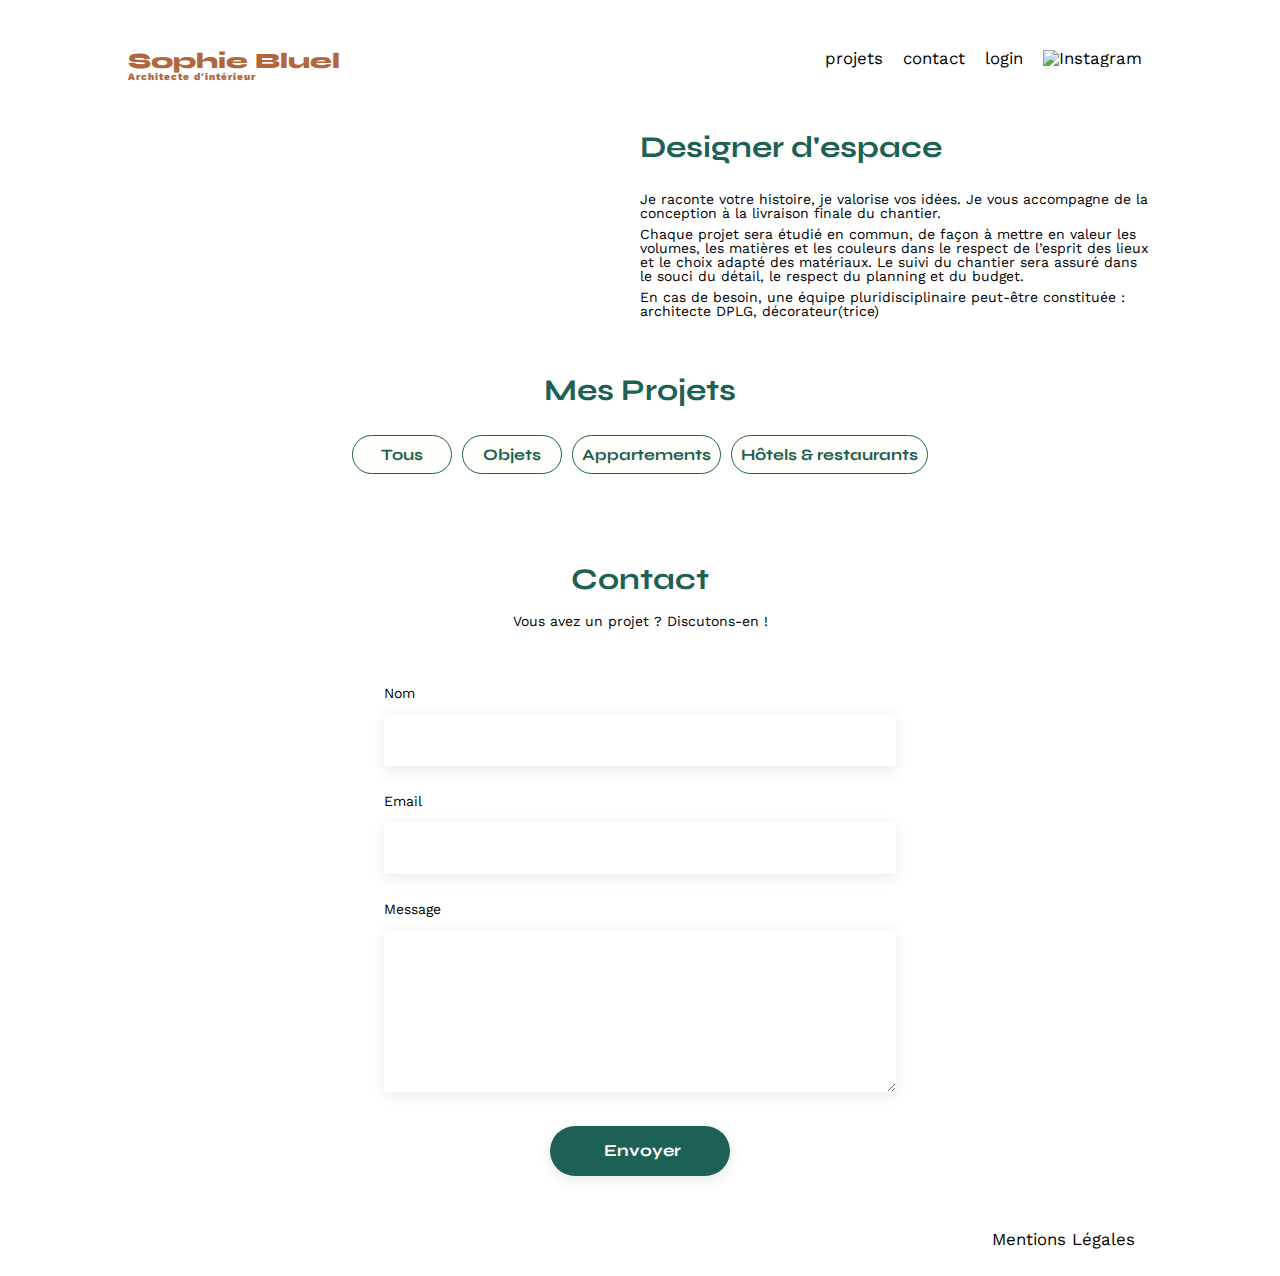
==== commit be67d8a1: "fin projet" ====
--- a/FrontEnd/index.html
+++ b/FrontEnd/index.html
@@ -72,7 +72,7 @@
 
 	<div class="modal" id="modal-gallery">
 		<div class="modal-container">
-			<button class="close-gallery-modal-button"><i class="fa-solid fa-xmark"></i></button>
+			<button class="close-gallery-modal-button"><i class="fa-solid fa-xmark fa-sm ou fa-xl etc"></i></button>
 			<h3>Galerie photo</h3>
 			<div class="galleryModal"></div>
 			<button class="btn-ajouter">Ajouter une photo</button><br>
@@ -82,10 +82,10 @@
 
 	<div class="modal modal-two">
 		<div class="modal-container">
-			<button class="modal-return-btn" ><i class="fa-solid fa-arrow-left-long"></i></button>
-			<button class="close-gallery-modal-button"><i class="fa-solid fa-xmark"></i></button>
+			<button class="modal-return-btn" ><i class="fa-solid fa-arrow-left-long fa-sm ou fa-xl etc"></i></button>
+			<button class="close-gallery-second-modal-button"><i class="fa-solid fa-xmark fa-sm ou fa-xl etc"></i></button>
 			<h3>Ajout photo</h3>
-			<form id="form-new-works">
+			<form id="new-form">
 				<div class="image-container">
 					<img id="example-img" src="./assets/icons/picture-svg.svg" alt="empty picture">
 					<img id="file-img" class="hidden" src="#" alt="your image">
--- a/FrontEnd/assets/style.css
+++ b/FrontEnd/assets/style.css
@@ -130,7 +130,6 @@
 }
 /** end reset css**/
 body {
-  /* max-width: 1140px; */
   margin: auto;
   font-family: "Work Sans";
   font-size: 14px;
@@ -189,11 +188,6 @@
 }
 #introduction figure {
   flex: 1;
-}
-#introduction img {
-  display: block;
-  margin: auto;
-  width: 80%;
 }
 
 #introduction article {
@@ -358,6 +352,12 @@
 li a:hover {
   color: #b1663c;
 }
+
+main {
+  max-width: 1024px;
+  margin: auto;
+}
+
 #main-login {
   margin-bottom: 355px;
 }
@@ -616,9 +616,26 @@
   align-items: center;
 }
 
-.modal-close-btn,
-.modal-two-close-btn,
+.close-gallery-modal-button,
+.close-gallery-second-modal-button {
+  position: relative;
+  left: 260px;
+  top: 6px;
+  background-color: #fff;
+  border: none;
+}
+
 .modal-return-btn {
+  position: relative;
+  height: 18px;
+  width: 21px;
+  background-color: #fff;
+  border: none;
+  top: 22px;
+  left: -260px;
+}
+
+.modal-container .close-gallery-modal-button {
   position: relative;
   left: 260px;
   top: 20px;
@@ -626,12 +643,10 @@
   border: none;
 }
 
-.modal-return-btn {
-  left: -260px;
-  top: 35px;
-}
 .modal-container h3 {
   padding: 20px 0 30px 0;
+  font-size: 26px;
+  font-weight: 500;
 }
 .galleryModal {
   display: flex;
@@ -672,7 +687,6 @@
   margin-bottom: 40px;
 }
 .btn-ajouter,
-.btn-supprimer,
 .btn-valider {
   background-color: #1d6154;
   color: #fff;
@@ -716,7 +730,7 @@
   background-color: #fff;
 }
 
-#form-new-works {
+#new-form {
   width: 75%;
 }
 
@@ -764,7 +778,7 @@
 
 .title label,
 .category label {
-  font-weight: 500;
+  font-weight: 700;
   font-size: 14px;
   line-height: 16px;
   color: #3d3d3d;
